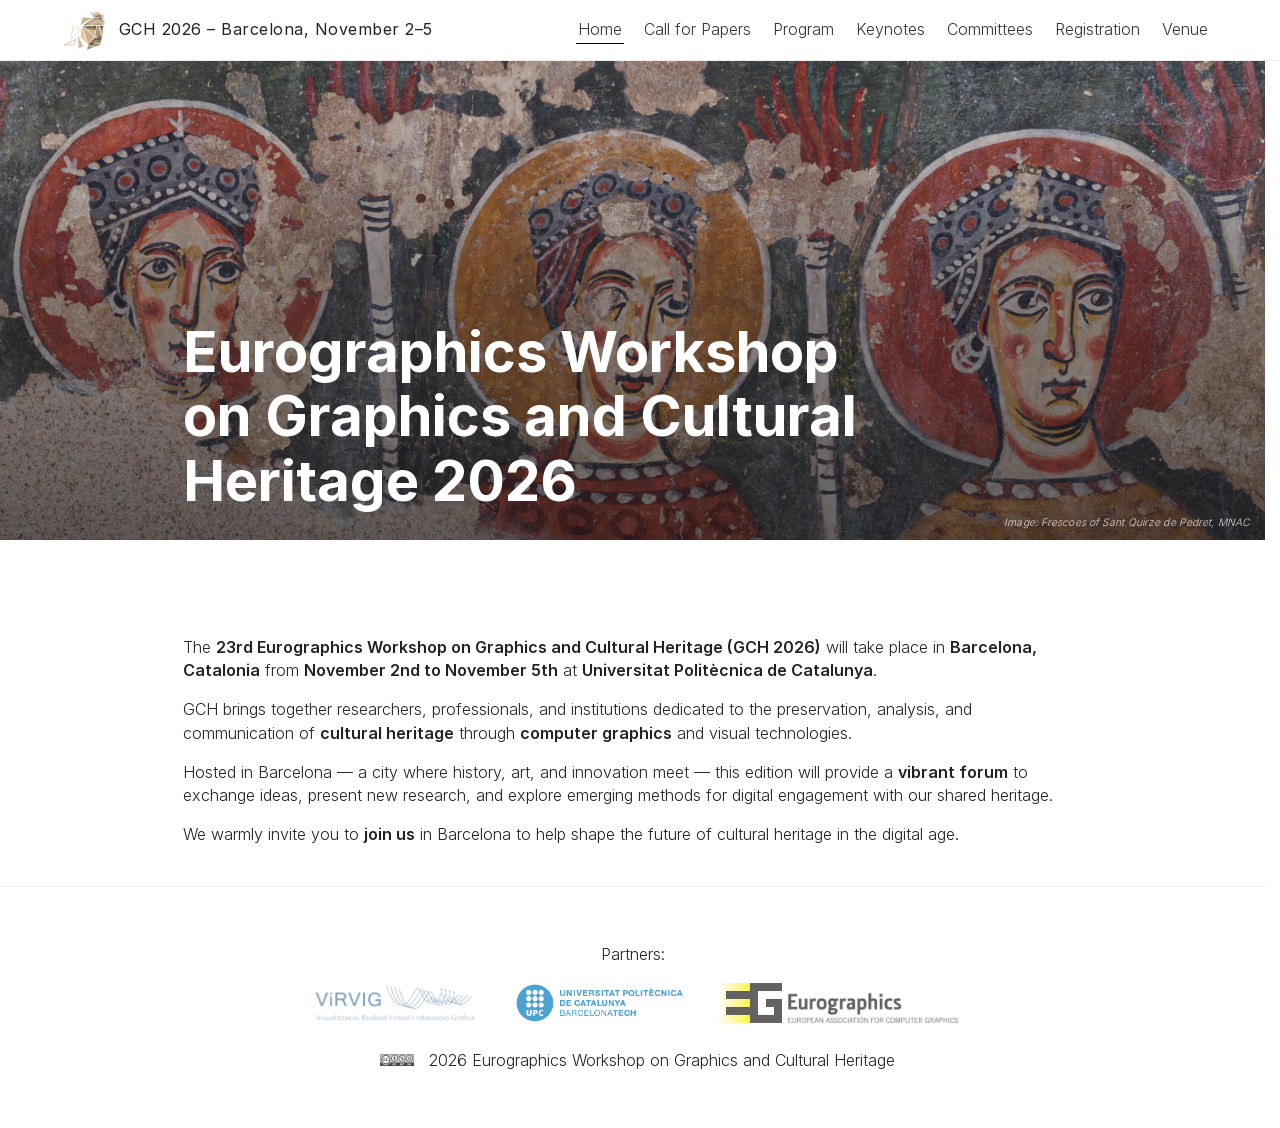
==== index.html @ 3eab56d6 "registration opened" ====
<!DOCTYPE html>
<html lang="en">
<head>
	<meta name="generator" content="Hugo 0.164.0">
  <meta name="google-site-verification" content="f0fb345a88e001f7" />
  
  <meta charset="UTF-8">
  <meta name="viewport" content="width=device-width, initial-scale=1.0">
  <title>GCH 2026 - Graphics and Cultural Heritage. Barcelona, November 2-5 | GCH 2026 – Barcelona, November 2–5</title>
  <meta name="description" content="GCH 2026 — Eurographics Workshop on Graphics and Cultural Heritage. Barcelona, Nov 2–5. Call for papers, program, keynotes, and registration.">
  <meta name="keywords" content="GCH, Graphics and Cultural Heritage, Eurographics, conference, Barcelona 2026">
  <link rel="canonical" href="https://eg-gch2026.github.io/">

  
  <meta property="og:type" content="website">
  <meta property="og:title" content="GCH 2026 - Graphics and Cultural Heritage. Barcelona, November 2-5 | GCH 2026 – Barcelona, November 2–5">
  <meta property="og:description" content="GCH 2026 — Eurographics Workshop on Graphics and Cultural Heritage. Barcelona, Nov 2–5. Call for papers, program, keynotes, and registration.">
  <meta property="og:image" content="https://eg-gch2026.github.io/images/hero-barcelona.jpg">
  <meta property="og:url" content="https://eg-gch2026.github.io/">

  
  <meta name="twitter:card" content="summary_large_image">
  <meta name="twitter:title" content="GCH 2026 - Graphics and Cultural Heritage. Barcelona, November 2-5 | GCH 2026 – Barcelona, November 2–5">
  <meta name="twitter:description" content="GCH 2026 — Eurographics Workshop on Graphics and Cultural Heritage. Barcelona, Nov 2–5. Call for papers, program, keynotes, and registration.">
  <meta name="twitter:image" content="https://eg-gch2026.github.io/images/hero-barcelona.jpg">

  <meta http-equiv="Cache-Control" content="no-cache, no-store, must-revalidate">
  <meta http-equiv="Pragma" content="no-cache">
  <meta http-equiv="Expires" content="0">

  <link rel="stylesheet" href="https://eg-gch2026.github.io/css/style.css?v=1786518455">

  
  <script type="application/ld+json">
  {
    "@context": "https://schema.org",
    "@type": "Event",
    "name": "GCH 2026 – Barcelona, November 2–5",
    "startDate": "2026-11-02",
    "endDate": "2026-11-04",
    "eventAttendanceMode": "https://schema.org/OfflineEventAttendanceMode",
    "eventStatus": "https://schema.org/EventScheduled",
    "location": {
      "@type": "Place",
      "name": "Barcelona",
      "address": {
        "@type": "PostalAddress",
        "addressLocality": "Barcelona",
        "addressCountry": "ES"
      }
    },
    "image": ["https:\/\/eg-gch2026.github.io\/images\/hero-barcelona.jpg"],
    "description": "GCH 2026 — Eurographics Workshop on Graphics and Cultural Heritage. Barcelona, Nov 2–5. Call for papers, program, keynotes, and registration.",
    "organizer": {
      "@type": "Organization",
      "name": "Eurographics Workshop on GCH",
      "url": "https:\/\/eg-gch2026.github.io\/"
    },
    "performer": [
      {
      "@type": "Organization",
      "name": "Eurographics Workshop on GCH"
      }
    ],
    "offers": {
      "@type": "Offer",
      "url": "https:\/\/eg-gch2026.github.io\/registration/",
      "price": "0",
      "priceCurrency": "EUR",
      "availability": "https://schema.org/InStock",
      "validFrom": "2026-02-11T00:00:00Z"
    }
  }
  </script>


<script async src="https://www.googletagmanager.com/gtag/js?id=G-QQ6SKV91PN"></script>
<script>
  window.dataLayer = window.dataLayer || [];
  function gtag(){dataLayer.push(arguments);}
  gtag('js', new Date());

  gtag('config', 'G-QQ6SKV91PN');
</script>



</head>
<body>
  
  <noscript><iframe src="https://www.googletagmanager.com/ns.html?id=GTM-W7Z5C3RF"
  height="0" width="0" style="display:none;visibility:hidden"></iframe></noscript>
  
  <header>
  <nav>
    <div class="nav-brand">
      <img src="https://eg-gch2026.github.io/images/logo.png" alt="Logo">
      <span class="title">GCH 2026 – Barcelona, November 2–5</span>
    </div>

    <div class="nav-menu">
                                      
      
        
        
        
        
        <a href="https://eg-gch2026.github.io/" class="is-current" aria-current="page">
          Home
        </a>
      
        
        
        
        
        <a href="https://eg-gch2026.github.io/call-for-papers/" >
          Call for Papers
        </a>
      
        
        
        
        
        <a href="https://eg-gch2026.github.io/program/" >
          Program
        </a>
      
        
        
        
        
        <a href="https://eg-gch2026.github.io/keynotes/" >
          Keynotes
        </a>
      
        
        
        
        
        <a href="https://eg-gch2026.github.io/committees/" >
          Committees
        </a>
      
        
        
        
        
        <a href="https://eg-gch2026.github.io/registration/" >
          Registration
        </a>
      
        
        
        
        
        <a href="https://eg-gch2026.github.io/venue/" >
          Venue
        </a>
      
    </div>
  </nav>
</header>
  
  <section class="hero">
    <img src="https://eg-gch2026.github.io/images/hero-barcelona.jpg" alt="Hero image">
    <h1 class="hero-title">Eurographics Workshop<br>on Graphics and Cultural<br>Heritage 2026</h1>
    <span class="hero-image-credit">Image: Frescoes of Sant Quirze de Pedret, MNAC</span>
  </section>

  <main>
    <p>The <strong>23rd Eurographics Workshop on Graphics and Cultural Heritage (GCH 2026)</strong> will take place in <strong>Barcelona, Catalonia</strong> from <strong>November 2nd to November 5th</strong> at <strong>Universitat Politècnica de Catalunya</strong>.</p>
<p>GCH brings together researchers, professionals, and institutions dedicated to the preservation, analysis, and communication of <strong>cultural heritage</strong> through <strong>computer graphics</strong> and visual technologies.</p>
<p>Hosted in Barcelona — a city where history, art, and innovation meet — this edition will provide a <strong>vibrant forum</strong> to exchange ideas, present new research, and explore emerging methods for digital engagement with our shared heritage.</p>
<p>We warmly invite you to <strong>join us</strong> in Barcelona to help shape the future of cultural heritage in the digital age.</p>

  </main>

  <footer>
  <p>Partners:</p>
  <div>
    <a href="https://www.virvig.eu/"><img src="https://eg-gch2026.github.io/images/virvig.png" alt="ViRVIG"></a>
    <a href="https://www.upc.edu"><img src="https://eg-gch2026.github.io/images/upc.png" alt="Universitat Politècnica de Catalunya"></a>
    <a href="https://www.eg.org"><img src="https://eg-gch2026.github.io/images/eg.jpg" alt="Eurographics"></a>
  </div>
  <p style="margin-top:20px;"><a href="https://creativecommons.org/licenses/by-nc-sa/4.0/"><img style="height:12px" src="https://eg-gch2026.github.io/images/by-nc-sa.png" alt="CC-BY-NC-SA license"></a> 2026 Eurographics Workshop on Graphics and Cultural Heritage</p>
</footer>
</body>
</html>
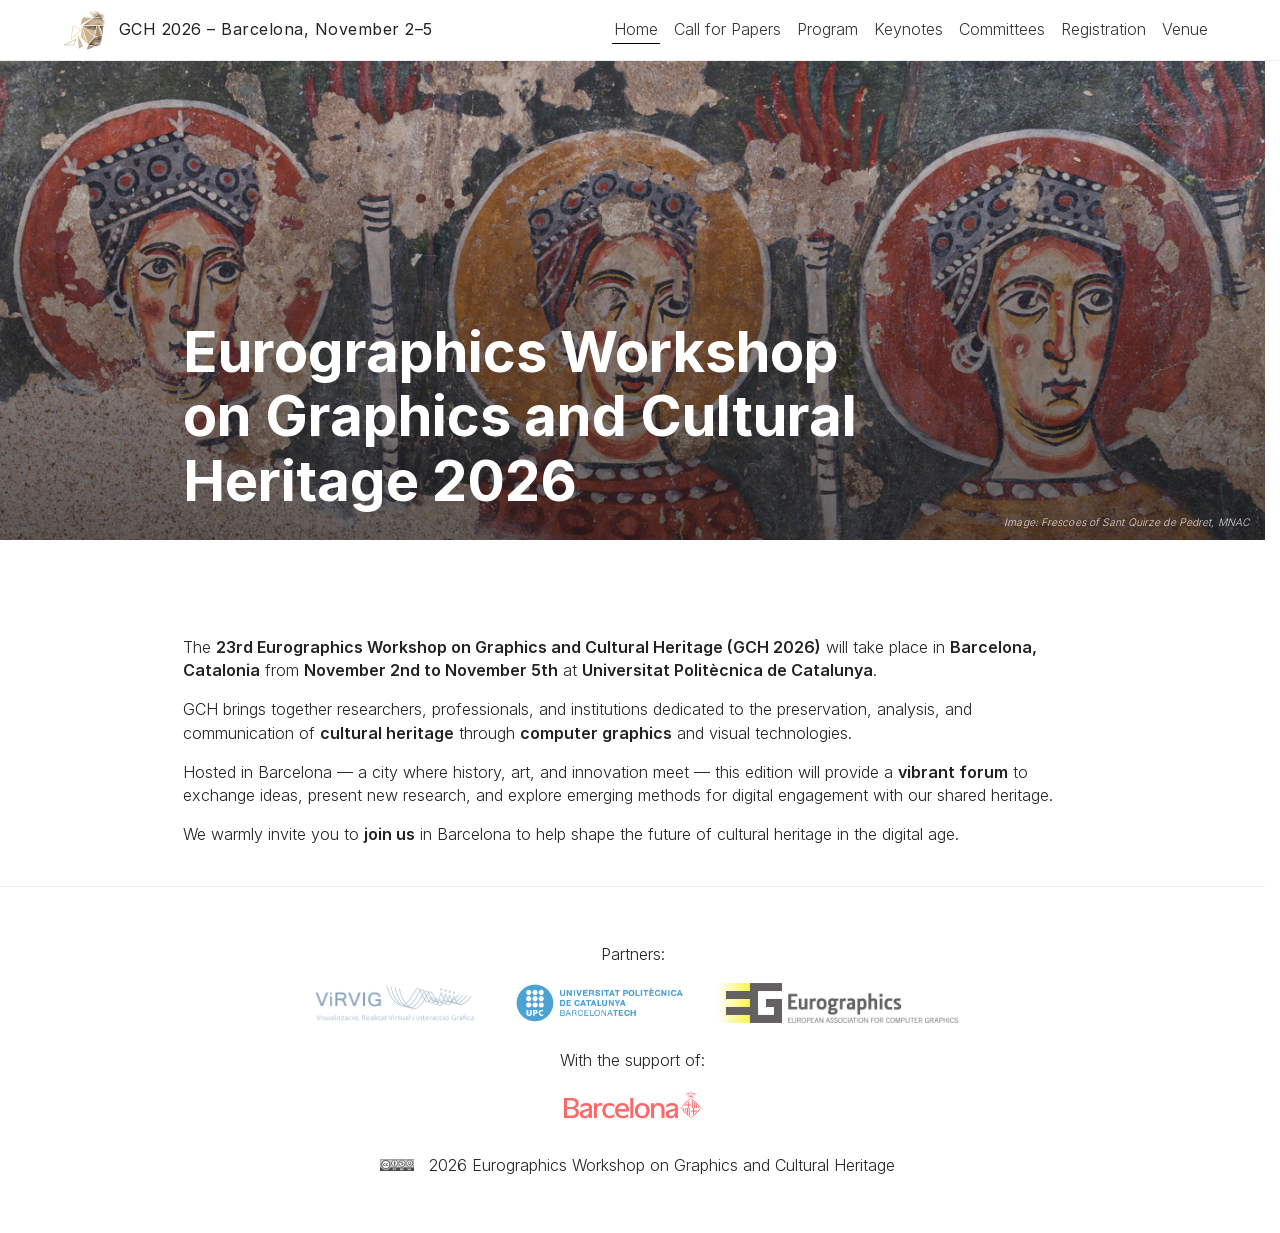
==== commit 04c2a4cb: "release 18/09: included program keynotes and updated dates" ====
--- a/index.html
+++ b/index.html
@@ -1,7 +1,7 @@
 <!DOCTYPE html>
 <html lang="en">
 <head>
-	<meta name="generator" content="Hugo 0.164.0">
+	<meta name="generator" content="Hugo 0.165.0">
   <meta name="google-site-verification" content="f0fb345a88e001f7" />
   
   <meta charset="UTF-8">
@@ -28,7 +28,8 @@
   <meta http-equiv="Pragma" content="no-cache">
   <meta http-equiv="Expires" content="0">
 
-  <link rel="stylesheet" href="https://eg-gch2026.github.io/css/style.css?v=1786518455">
+  <link rel="stylesheet" href="https://eg-gch2026.github.io/css/style.css?v=1789725000">
+  <script defer src="https://eg-gch2026.github.io/js/menu.js?v=1789725000"></script>
 
   
   <script type="application/ld+json">
@@ -99,67 +100,73 @@
     </div>
 
     <div class="nav-menu">
-                                      
-      
+      <button class="menu-toggle" aria-label="Toggle navigation menu" aria-expanded="false">
+        &#9776; 
+      </button>
+      <div class="menu-items">
+                                        
         
+          
+          
+          
+          
+          <a href="https://eg-gch2026.github.io/" class="is-current" aria-current="page">
+            Home
+          </a>
         
+          
+          
+          
+          
+          <a href="https://eg-gch2026.github.io/call-for-papers/" >
+            Call for Papers
+          </a>
         
+          
+          
+          
+          
+          <a href="https://eg-gch2026.github.io/program/" >
+            Program
+          </a>
         
-        <a href="https://eg-gch2026.github.io/" class="is-current" aria-current="page">
-          Home
-        </a>
-      
+          
+          
+          
+          
+          <a href="https://eg-gch2026.github.io/keynotes/" >
+            Keynotes
+          </a>
         
+          
+          
+          
+          
+          <a href="https://eg-gch2026.github.io/committees/" >
+            Committees
+          </a>
         
+          
+          
+          
+          
+          <a href="https://eg-gch2026.github.io/registration/" >
+            Registration
+          </a>
         
+          
+          
+          
+          
+          <a href="https://eg-gch2026.github.io/venue/" >
+            Venue
+          </a>
         
-        <a href="https://eg-gch2026.github.io/call-for-papers/" >
-          Call for Papers
-        </a>
-      
-        
-        
-        
-        
-        <a href="https://eg-gch2026.github.io/program/" >
-          Program
-        </a>
-      
-        
-        
-        
-        
-        <a href="https://eg-gch2026.github.io/keynotes/" >
-          Keynotes
-        </a>
-      
-        
-        
-        
-        
-        <a href="https://eg-gch2026.github.io/committees/" >
-          Committees
-        </a>
-      
-        
-        
-        
-        
-        <a href="https://eg-gch2026.github.io/registration/" >
-          Registration
-        </a>
-      
-        
-        
-        
-        
-        <a href="https://eg-gch2026.github.io/venue/" >
-          Venue
-        </a>
-      
+      </div>
     </div>
   </nav>
 </header>
+
   
   <section class="hero">
     <img src="https://eg-gch2026.github.io/images/hero-barcelona.jpg" alt="Hero image">
@@ -182,6 +189,10 @@
     <a href="https://www.upc.edu"><img src="https://eg-gch2026.github.io/images/upc.png" alt="Universitat Politècnica de Catalunya"></a>
     <a href="https://www.eg.org"><img src="https://eg-gch2026.github.io/images/eg.jpg" alt="Eurographics"></a>
   </div>
+  <p style="margin-top:20px;">With the support of:</p>
+  <div>
+    <a href="https://www.barcelona.cat" target="_blank" rel="noopener"><img src="https://eg-gch2026.github.io/images/AJBCN_Sign_Com_Vermell_Transparent.png" alt="Ajuntament de Barcelona"></a>
+  </div>
   <p style="margin-top:20px;"><a href="https://creativecommons.org/licenses/by-nc-sa/4.0/"><img style="height:12px" src="https://eg-gch2026.github.io/images/by-nc-sa.png" alt="CC-BY-NC-SA license"></a> 2026 Eurographics Workshop on Graphics and Cultural Heritage</p>
 </footer>
 </body>
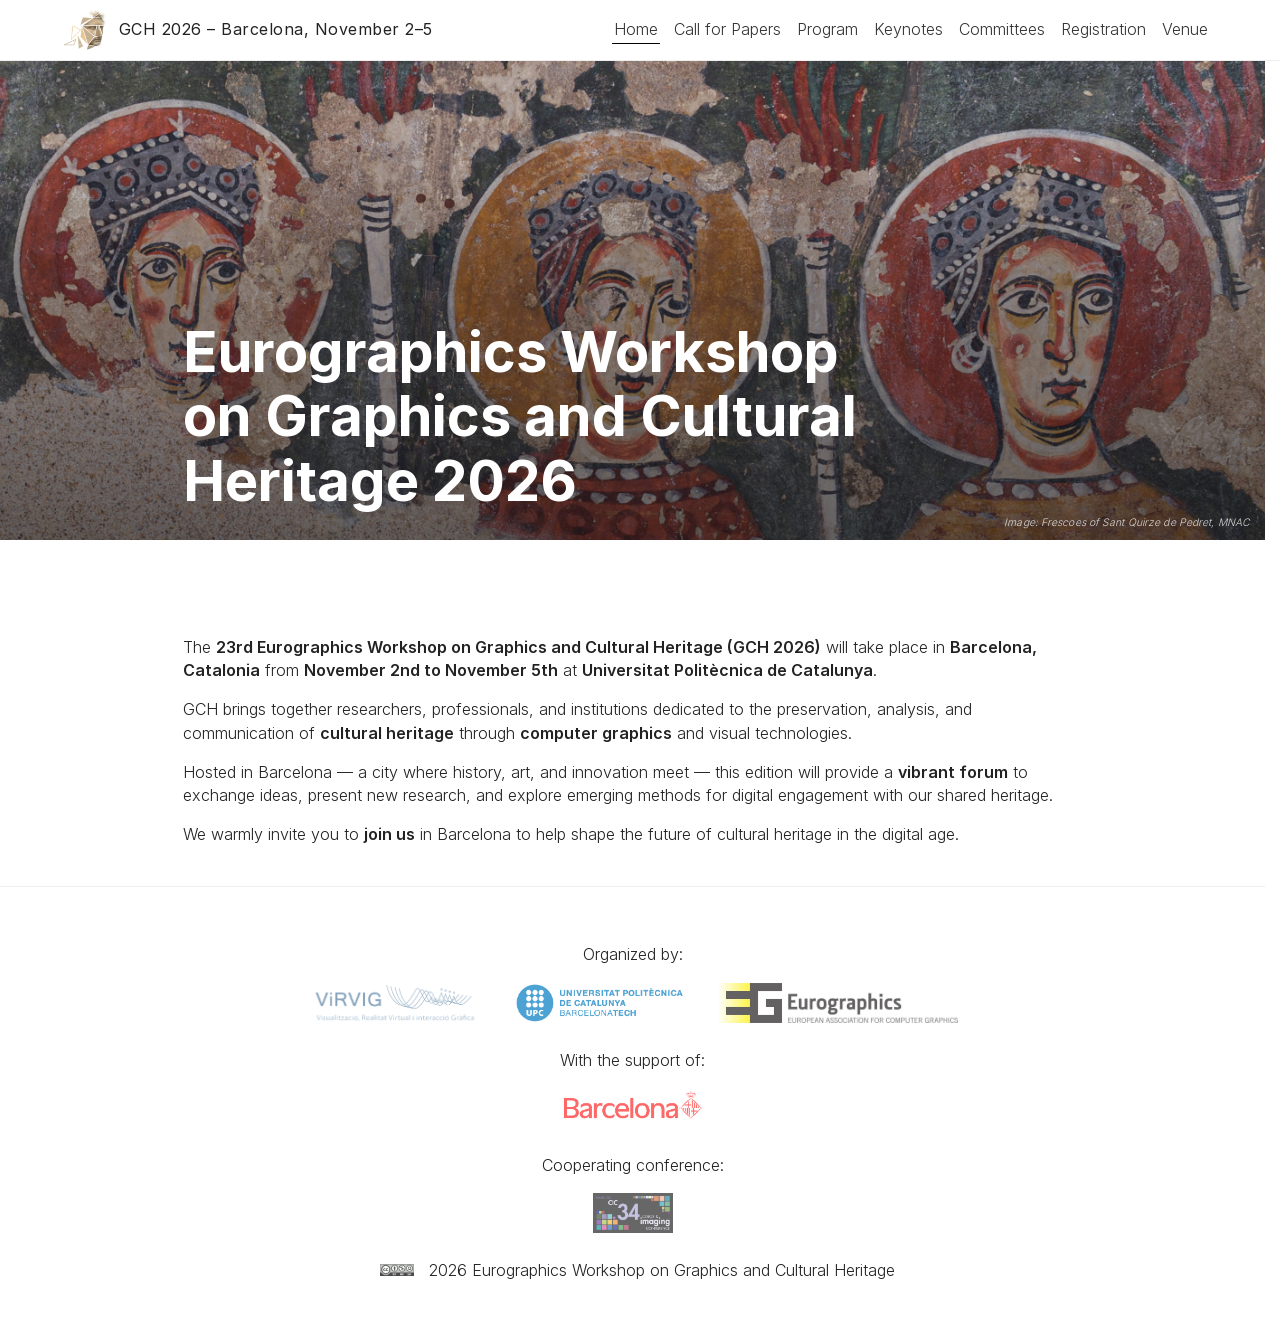
==== commit dfd0e3ca: "- updated 9/10" ====
--- a/index.html
+++ b/index.html
@@ -28,8 +28,8 @@
   <meta http-equiv="Pragma" content="no-cache">
   <meta http-equiv="Expires" content="0">
 
-  <link rel="stylesheet" href="https://eg-gch2026.github.io/css/style.css?v=1789725000">
-  <script defer src="https://eg-gch2026.github.io/js/menu.js?v=1789725000"></script>
+  <link rel="stylesheet" href="https://eg-gch2026.github.io/css/style.css?v=1791581268">
+  <script defer src="https://eg-gch2026.github.io/js/menu.js?v=1791581268"></script>
 
   
   <script type="application/ld+json">
@@ -183,7 +183,7 @@
   </main>
 
   <footer>
-  <p>Partners:</p>
+  <p>Organized by:</p>
   <div>
     <a href="https://www.virvig.eu/"><img src="https://eg-gch2026.github.io/images/virvig.png" alt="ViRVIG"></a>
     <a href="https://www.upc.edu"><img src="https://eg-gch2026.github.io/images/upc.png" alt="Universitat Politècnica de Catalunya"></a>
@@ -193,6 +193,10 @@
   <div>
     <a href="https://www.barcelona.cat" target="_blank" rel="noopener"><img src="https://eg-gch2026.github.io/images/AJBCN_Sign_Com_Vermell_Transparent.png" alt="Ajuntament de Barcelona"></a>
   </div>
+  <p style="margin-top:20px;">Cooperating conference:</p>
+  <div>
+    <a href="https://imaging.org/IST/Conferences/CIC/CIC2026/CIC34_Home.aspx?WebsiteKey=6d978a6f-475d-46cc-bcf2-7a9e3d5f8f82&hkey=ed1ff42c-2567-4a3e-9c8f-9956598d2198&8a93a38c6b0c=1#8a93a38c6b0c" target="_blank" rel="noopener"><img src="https://eg-gch2026.github.io/images/CIC34_250x125_Nov.png" alt="CIC34"></a>
+  </div>
   <p style="margin-top:20px;"><a href="https://creativecommons.org/licenses/by-nc-sa/4.0/"><img style="height:12px" src="https://eg-gch2026.github.io/images/by-nc-sa.png" alt="CC-BY-NC-SA license"></a> 2026 Eurographics Workshop on Graphics and Cultural Heritage</p>
 </footer>
 </body>
